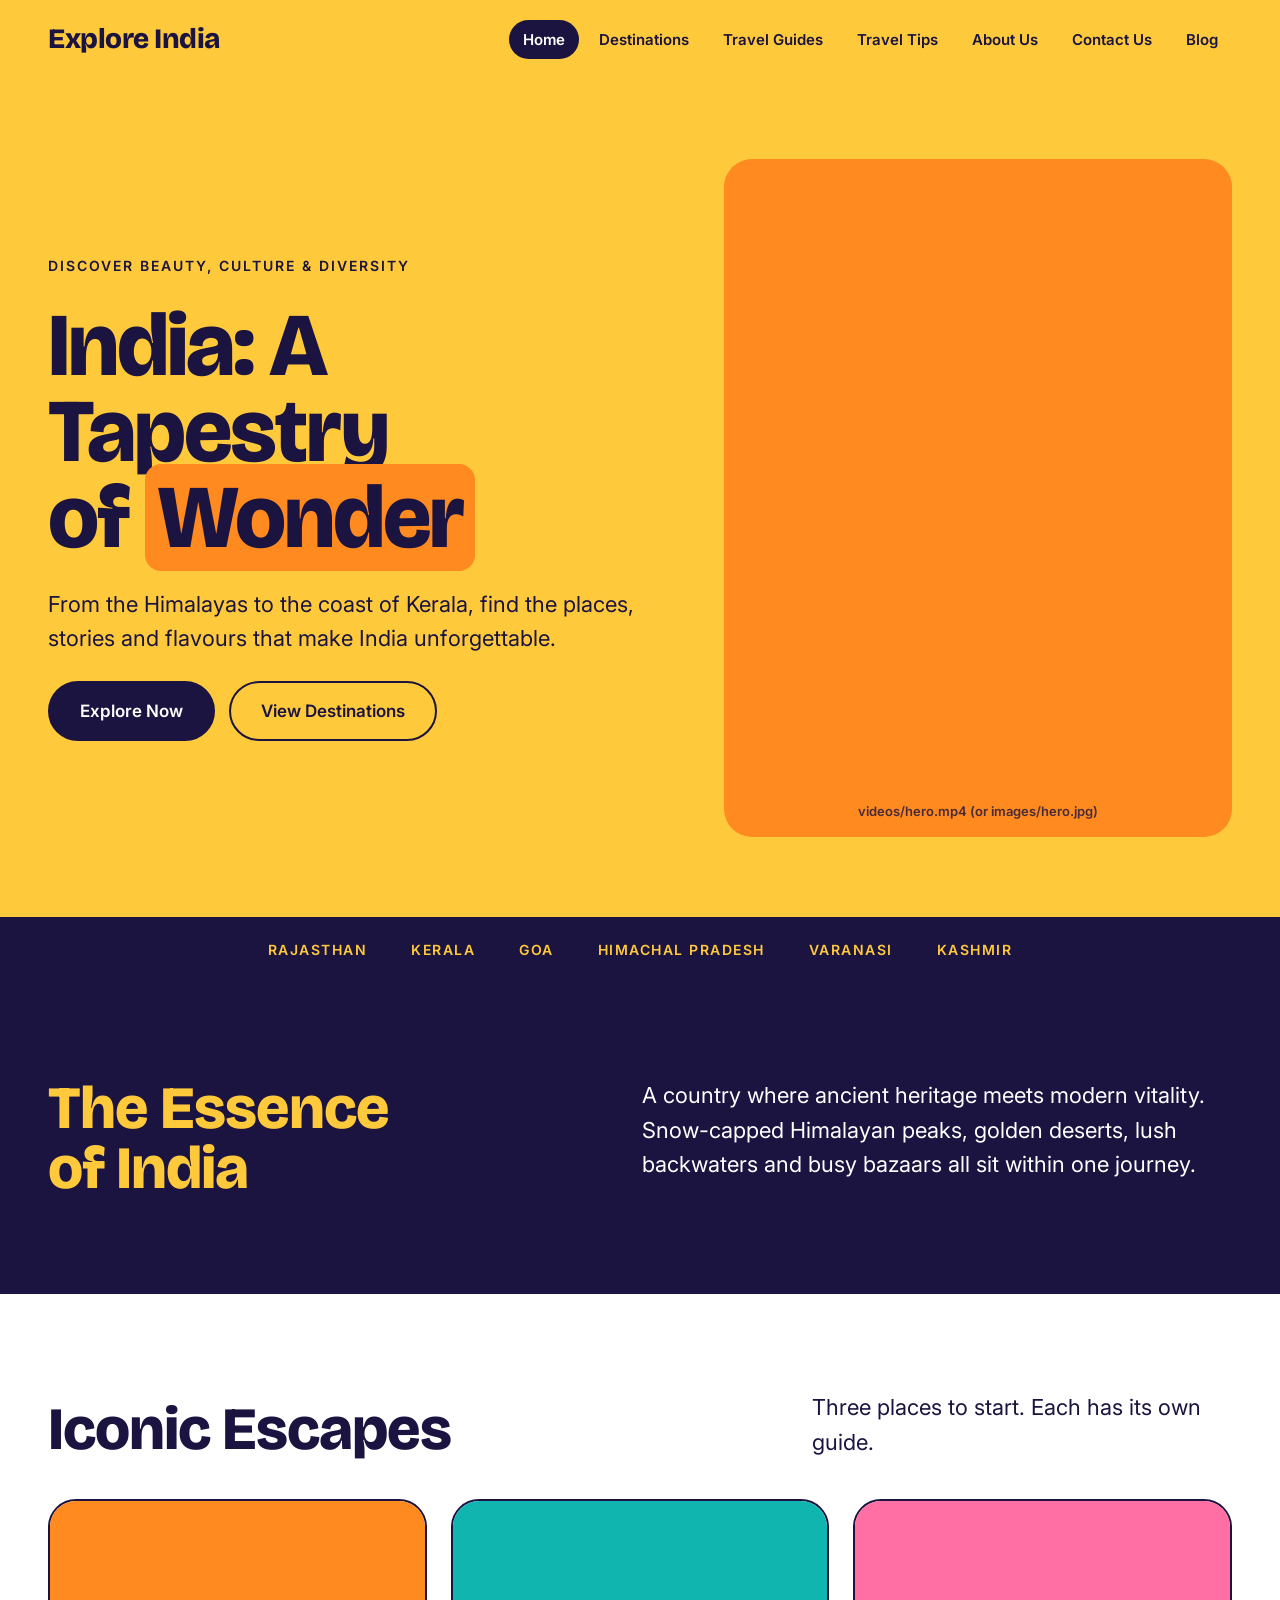
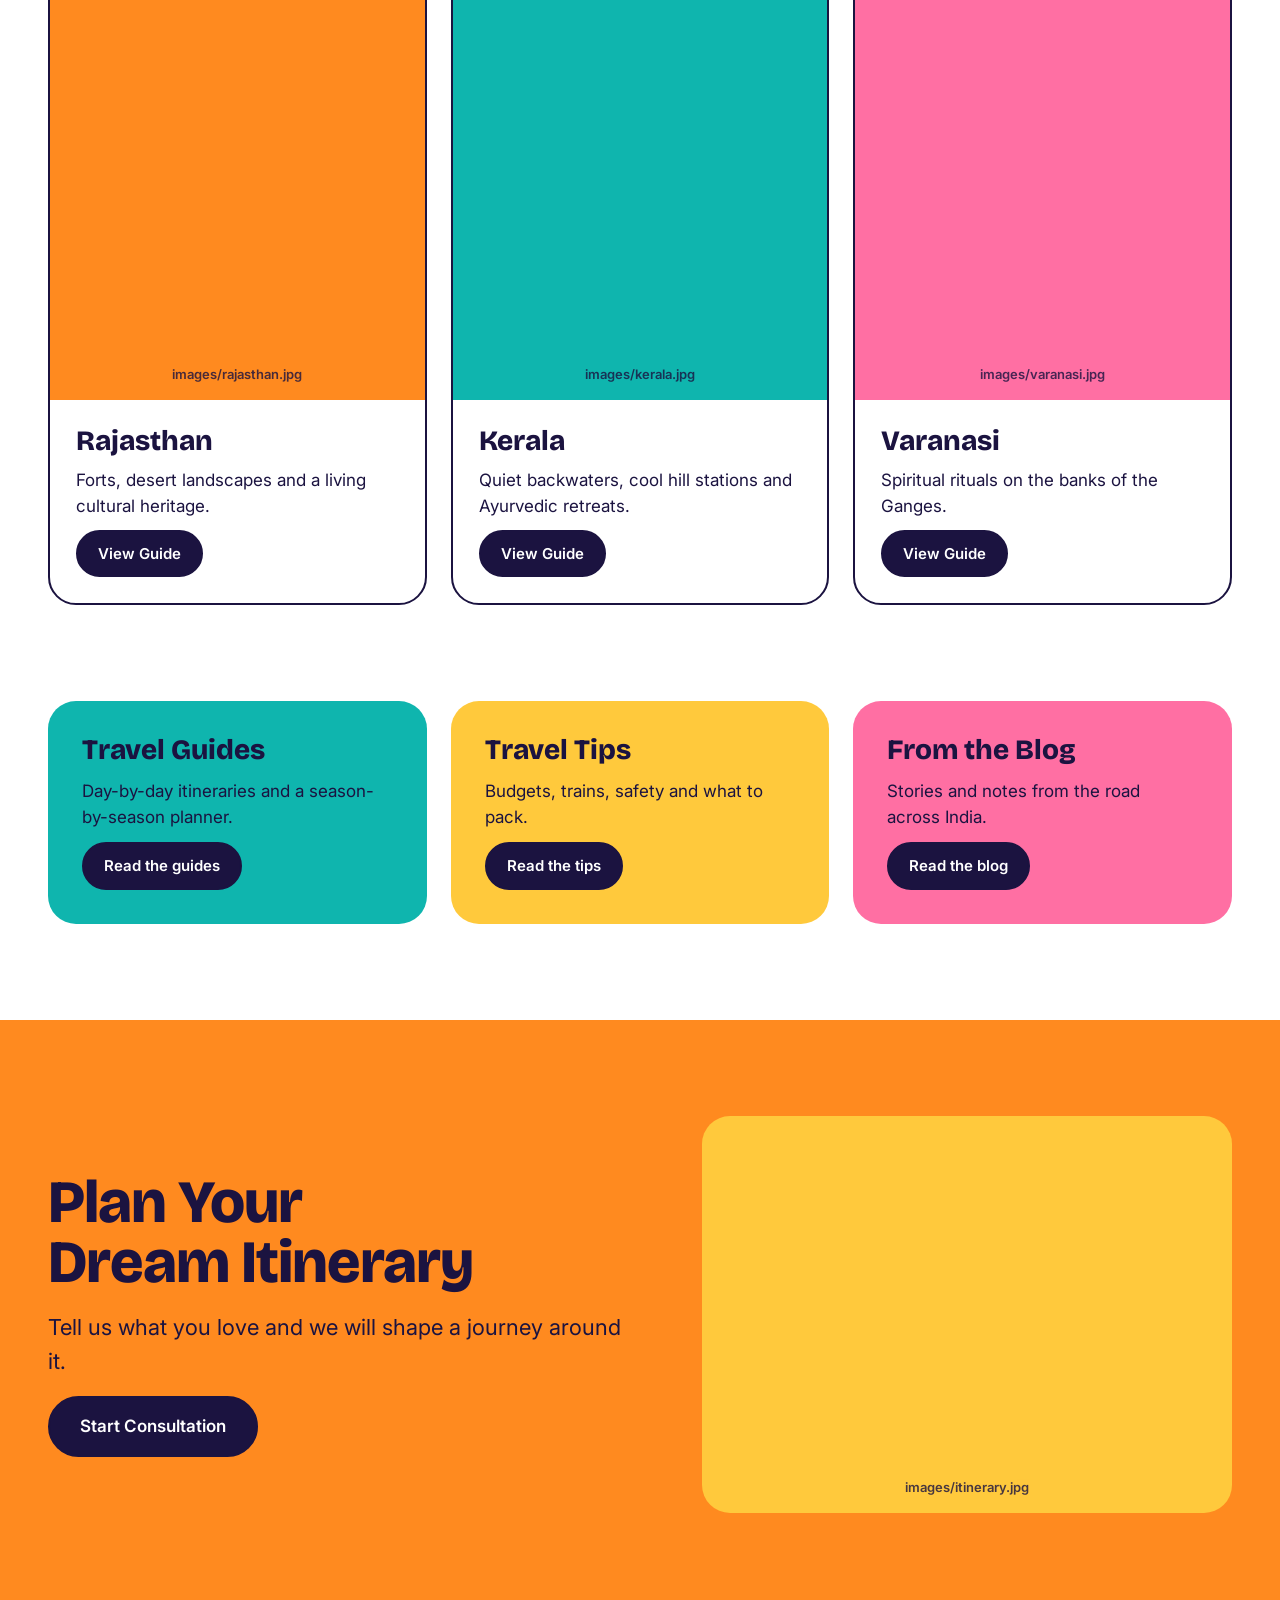
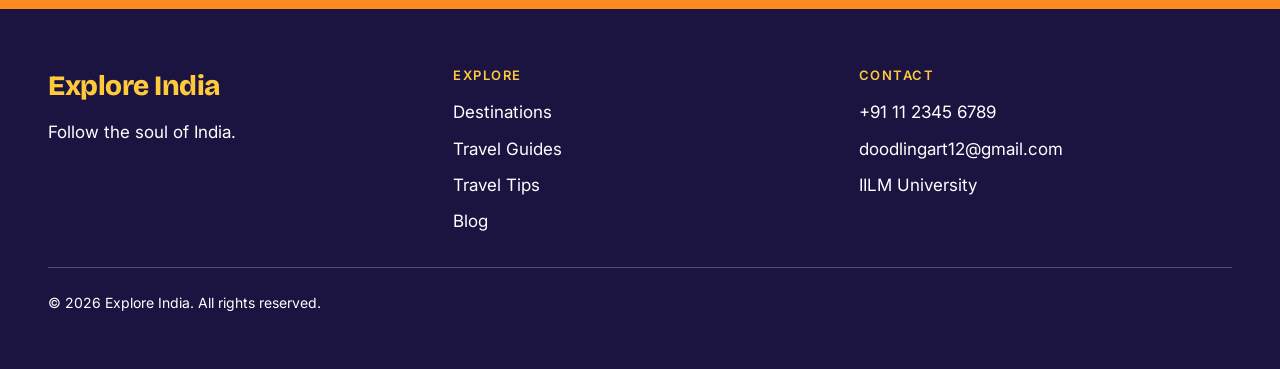
==== index.html @ 1dd9e5eb "Add files via upload" ====
<!doctype html>
<html lang="en">
<head>
<meta charset="utf-8">
<meta name="viewport" content="width=device-width, initial-scale=1">
<title>Explore India</title>
<meta name="description" content="Destination guides, itineraries and travel tips for India: Rajasthan, Kerala, Varanasi and more.">
<link rel="preconnect" href="https://fonts.googleapis.com">
<link rel="preconnect" href="https://fonts.gstatic.com" crossorigin>
<link rel="stylesheet" href="https://fonts.googleapis.com/css2?family=Bricolage+Grotesque:opsz,wght@12..96,700;12..96,800&family=Inter:wght@400;500;600&display=swap">
<link rel="stylesheet" href="styles.css">
</head>
<body>

<header class="site-header">
<div class="wrap">
<a class="brand" href="index.html">Explore India</a>
<button class="nav-toggle" aria-expanded="false" aria-controls="site-nav">Menu</button>
<nav class="nav" id="site-nav" aria-label="Main">
<a href="index.html" aria-current="page">Home</a>
<a href="destinations.html">Destinations</a>
<a href="travel-guides.html">Travel Guides</a>
<a href="travel-tips.html">Travel Tips</a>
<a href="about-us.html">About Us</a>
<a href="contact-us.html">Contact Us</a>
<a href="blog.html">Blog</a>
</nav>
</div>
</header>

<main>
<section class="hero">
<div class="wrap">
<div class="hero-copy">
<p class="eyebrow">Discover Beauty, Culture &amp; Diversity</p>
<h1>India: A Tapestry of <span class="mark">Wonder</span></h1>
<p class="lead">From the Himalayas to the coast of Kerala, find the places, stories and flavours that make India unforgettable.</p>
<div class="btns">
<a class="btn" href="destinations.html">Explore Now</a>
<a class="btn ghost" href="destinations.html">View Destinations</a>
</div>
</div>
<div class="hero-media">
<div class="media tall" style="--c: var(--saffron)" data-slot="videos/hero.mp4 (or images/hero.jpg)">
<video autoplay muted loop playsinline poster="images/hero.jpg">
<source src="videos/hero.mp4" type="video/mp4">
</video>
</div>
</div>
</div>
</section>

<section class="strip" aria-label="Highlights">
<div class="wrap">
<span>Rajasthan</span><span>Kerala</span><span>Goa</span><span>Himachal Pradesh</span><span>Varanasi</span><span>Kashmir</span>
</div>
</section>

<section class="section band-ink">
<div class="wrap row" style="gap: 32px 64px; align-items: flex-start">
<h2 style="flex: 1 1 360px">The Essence of India</h2>
<p class="lead" style="flex: 1 1 420px">A country where ancient heritage meets modern vitality. Snow-capped Himalayan peaks, golden deserts, lush backwaters and busy bazaars all sit within one journey.</p>
</div>
</section>

<section class="section">
<div class="wrap stack" style="gap: 40px">
<div class="row" style="align-items: flex-end; justify-content: space-between">
<h2>Iconic Escapes</h2>
<p class="lead" style="max-width: 420px">Three places to start. Each has its own guide.</p>
</div>
<div class="cards">
<article class="card">
<div class="media tall" style="--c: var(--saffron)" data-slot="images/rajasthan.jpg"><img src="images/rajasthan.jpg" alt="A Rajasthan fort rising from the desert" loading="lazy"></div>
<div class="card-body">
<h3>Rajasthan</h3>
<p>Forts, desert landscapes and a living cultural heritage.</p>
<a class="btn small" href="destinations.html#rajasthan">View Guide</a>
</div>
</article>
<article class="card">
<div class="media tall" style="--c: var(--teal)" data-slot="images/kerala.jpg"><img src="images/kerala.jpg" alt="Kerala backwaters at sunrise" loading="lazy"></div>
<div class="card-body">
<h3>Kerala</h3>
<p>Quiet backwaters, cool hill stations and Ayurvedic retreats.</p>
<a class="btn small" href="destinations.html#kerala">View Guide</a>
</div>
</article>
<article class="card">
<div class="media tall" style="--c: var(--pink)" data-slot="images/varanasi.jpg"><img src="images/varanasi.jpg" alt="Evening ritual on the ghats of Varanasi" loading="lazy"></div>
<div class="card-body">
<h3>Varanasi</h3>
<p>Spiritual rituals on the banks of the Ganges.</p>
<a class="btn small" href="destinations.html#varanasi">View Guide</a>
</div>
</article>
</div>
</div>
</section>

<section class="section" style="padding-top: 0">
<div class="wrap cards">
<a class="panel band-teal" href="travel-guides.html" style="text-decoration: none">
<h3>Travel Guides</h3>
<p>Day-by-day itineraries and a season-by-season planner.</p>
<span class="btn small" style="align-self: flex-start">Read the guides</span>
</a>
<a class="panel band-sun" href="travel-tips.html" style="text-decoration: none">
<h3>Travel Tips</h3>
<p>Budgets, trains, safety and what to pack.</p>
<span class="btn small" style="align-self: flex-start">Read the tips</span>
</a>
<a class="panel band-pink" href="blog.html" style="text-decoration: none">
<h3>From the Blog</h3>
<p>Stories and notes from the road across India.</p>
<span class="btn small" style="align-self: flex-start">Read the blog</span>
</a>
</div>
</section>

<section class="section band-saffron">
<div class="wrap split">
<div class="copy">
<h2>Plan Your Dream Itinerary</h2>
<p class="lead">Tell us what you love and we will shape a journey around it.</p>
<div class="btns"><a class="btn" href="contact-us.html">Start Consultation</a></div>
</div>
<div class="pic">
<div class="media" style="--c: var(--sun)" data-slot="images/itinerary.jpg"><img src="images/itinerary.jpg" alt="Travellers planning a route across India" loading="lazy"></div>
</div>
</div>
</section>
</main>

<footer class="site-footer">
<div class="wrap">
<div class="col">
<a class="brand" href="index.html">Explore India</a>
<p>Follow the soul of India.</p>
</div>
<div class="col">
<h4>Explore</h4>
<a href="destinations.html">Destinations</a>
<a href="travel-guides.html">Travel Guides</a>
<a href="travel-tips.html">Travel Tips</a>
<a href="blog.html">Blog</a>
</div>
<div class="col">
<h4>Contact</h4>
<a href="tel:+911123456789">+91 11 2345 6789</a>
<a href="mailto:doodlingart12@gmail.com">doodlingart12@gmail.com</a>
<span>IILM University</span>
</div>
<p class="fine">&copy; <span data-year>2026</span> Explore India. All rights reserved.</p>
</div>
</footer>

<script src="script.js"></script>
</body>
</html>
---- styles.css ----
/* Explore India: shared styles */
:root {
  --ink: #1B1340;
  --sun: #FFC93C;
  --saffron: #FF8A1F;
  --pink: #FF6FA3;
  --teal: #0FB5AE;
  --lilac: #B9A8FF;
  --white: #FFFFFF;
  --display: 'Bricolage Grotesque', Inter, system-ui, sans-serif;
  --body: Inter, system-ui, sans-serif;
  --gutter: clamp(20px, 4vw, 48px);
  --radius: 28px;
}

* { box-sizing: border-box; }
html { scroll-behavior: smooth; }
body {
  margin: 0;
  font-family: var(--body);
  font-size: 17px;
  line-height: 1.55;
  color: var(--ink);
  background: var(--white);
}
img, video { max-width: 100%; display: block; }
a { color: inherit; }
h1, h2, h3 { font-family: var(--display); margin: 0; text-wrap: balance; }
h1 { font-weight: 800; font-size: clamp(44px, 7vw, 92px); line-height: 0.96; letter-spacing: -2px; }
h2 { font-weight: 800; font-size: clamp(34px, 5vw, 60px); line-height: 1; letter-spacing: -1px; }
h3 { font-weight: 800; font-size: 28px; line-height: 1.1; }
p { margin: 0; }
:focus-visible { outline: 3px solid var(--ink); outline-offset: 3px; }

.wrap { width: 100%; max-width: 1360px; margin: 0 auto; padding-inline: var(--gutter); }
.section { padding-block: clamp(56px, 9vw, 96px); }
.stack { display: flex; flex-direction: column; gap: 20px; }
.row { display: flex; flex-wrap: wrap; gap: 24px; }
.row > * { min-width: 0; }
.eyebrow { font-size: 14px; font-weight: 600; letter-spacing: 2px; text-transform: uppercase; }
.lead { font-size: clamp(18px, 2vw, 22px); line-height: 1.55; max-width: 60ch; }

/* Header */
.site-header { background: var(--sun); }
.site-header .wrap { display: flex; flex-wrap: wrap; align-items: center; justify-content: space-between; gap: 12px 32px; padding-block: 18px; }
.brand { font-family: var(--display); font-weight: 800; font-size: 28px; letter-spacing: -0.5px; text-decoration: none; }
.nav { display: flex; flex-wrap: wrap; gap: 8px 6px; font-weight: 600; font-size: 15px; }
.nav a { text-decoration: none; padding: 8px 14px; border-radius: 999px; }
.nav a:hover { background: rgba(27, 19, 64, 0.12); }
.nav a[aria-current="page"] { background: var(--ink); color: var(--white); }
.nav-toggle { display: none; background: var(--ink); color: var(--white); border: 0; border-radius: 999px; padding: 10px 18px; font: 600 15px var(--body); cursor: pointer; }

@media (max-width: 900px) {
  .nav-toggle { display: inline-block; }
  .nav { display: none; width: 100%; flex-direction: column; }
  .nav.open { display: flex; }
  .nav a { padding: 12px 14px; }
}

/* Buttons */
.btn { display: inline-block; padding: 15px 30px; border-radius: 999px; font-weight: 600; font-size: 17px; text-decoration: none; background: var(--ink); color: var(--white); border: 2px solid var(--ink); cursor: pointer; font-family: var(--body); }
.btn:hover { transform: translateY(-2px); }
.btn.ghost { background: transparent; color: var(--ink); }
.btn.light { background: var(--sun); color: var(--ink); border-color: var(--sun); }
.btn.small { padding: 10px 20px; font-size: 15px; }
.btns { display: flex; flex-wrap: wrap; gap: 14px; }

/* Media slots: shows the image if present, a labelled colour block if not */
.media { position: relative; overflow: hidden; background: var(--c, var(--teal)); border-radius: var(--radius); aspect-ratio: var(--ratio, 4 / 3); display: flex; align-items: flex-end; justify-content: center; padding: 16px; }
.media::after { content: attr(data-slot); position: absolute; inset: auto 16px 16px 16px; text-align: center; font-size: 13px; font-weight: 600; opacity: 0.8; z-index: 0; }
.media img, .media video { position: absolute; inset: 0; width: 100%; height: 100%; object-fit: cover; z-index: 1; }
.media.tall { --ratio: 3 / 4; }
.media.wide { --ratio: 16 / 9; }
.media.square { --ratio: 1 / 1; }

/* Hero */
.hero { background: var(--sun); }
.hero .wrap { display: flex; flex-wrap: wrap; align-items: center; gap: 48px; padding-block: clamp(40px, 7vw, 80px); }
.hero-copy { flex: 1 1 480px; min-width: 0; display: flex; flex-direction: column; gap: 26px; }
.hero-media { flex: 1 1 360px; min-width: 0; }
.mark { background: var(--saffron); padding: 0 12px; border-radius: 16px; }
.page-hero { background: var(--sun); }
.page-hero .wrap { padding-block: clamp(44px, 7vw, 80px); display: flex; flex-direction: column; gap: 20px; }
.page-hero h1 { font-size: clamp(40px, 6vw, 76px); }

/* Bands */
.band-ink { background: var(--ink); color: var(--white); }
.band-ink h2 { color: var(--sun); }
.band-saffron { background: var(--saffron); }
.band-teal { background: var(--teal); }
.band-pink { background: var(--pink); }
.band-sun { background: var(--sun); }

.strip { background: var(--ink); color: var(--sun); }
.strip .wrap { display: flex; flex-wrap: wrap; justify-content: center; gap: 10px 44px; padding-block: 22px; font-weight: 600; font-size: 14px; letter-spacing: 1.5px; text-transform: uppercase; }

/* Cards */
.cards { display: flex; flex-wrap: wrap; gap: 24px; }
.card { flex: 1 1 300px; min-width: 0; display: flex; flex-direction: column; border: 2px solid var(--ink); border-radius: var(--radius); overflow: hidden; background: var(--white); }
.card .media { border-radius: 0; }
.card-body { display: flex; flex-direction: column; gap: 10px; padding: 26px; flex: 1; }
.card-body .btn { align-self: flex-start; margin-top: auto; }
.tag { font-size: 13px; font-weight: 600; letter-spacing: 1.5px; text-transform: uppercase; }
.panel { flex: 1 1 320px; min-width: 0; display: flex; flex-direction: column; gap: 12px; padding: 34px; border-radius: var(--radius); }
.panel.white { background: var(--white); border: 2px solid var(--ink); }
.price { font-family: var(--display); font-size: 44px; font-weight: 800; line-height: 1; }

.split { display: flex; flex-wrap: wrap; align-items: center; gap: 40px 64px; }
.split > .copy { flex: 1 1 420px; min-width: 0; display: flex; flex-direction: column; gap: 18px; }
.split > .pic { flex: 1 1 360px; min-width: 0; }
.split.flip { flex-direction: row-reverse; }

/* Contact */
.contact-list { display: flex; flex-direction: column; gap: 18px; list-style: none; margin: 0; padding: 0; }
.contact-list li { display: flex; flex-direction: column; gap: 2px; }
.contact-list .label { font-size: 13px; font-weight: 600; letter-spacing: 1.5px; text-transform: uppercase; }
.contact-list a, .contact-list span.value { font-size: 22px; font-weight: 600; overflow-wrap: anywhere; }
form { display: flex; flex-direction: column; gap: 16px; }
label { font-weight: 600; font-size: 15px; display: flex; flex-direction: column; gap: 6px; }
input, textarea, select { font: 400 17px var(--body); color: var(--ink); padding: 14px 16px; border: 2px solid var(--ink); border-radius: 16px; background: var(--white); width: 100%; }
textarea { min-height: 150px; resize: vertical; }
.note { font-size: 14px; }
.socials { display: flex; flex-wrap: wrap; gap: 10px; list-style: none; padding: 0; margin: 0; }
.socials a { display: inline-block; padding: 8px 16px; border: 2px solid currentColor; border-radius: 999px; font-weight: 600; font-size: 14px; text-decoration: none; }
.socials a:hover { background: var(--sun); color: var(--ink); border-color: var(--sun); }

/* Footer */
.site-footer { background: var(--ink); color: var(--white); }
.site-footer .wrap { display: flex; flex-wrap: wrap; justify-content: space-between; gap: 32px; padding-block: 56px; }
.site-footer .col { flex: 1 1 220px; min-width: 0; display: flex; flex-direction: column; gap: 10px; }
.site-footer .brand { color: var(--sun); }
.site-footer h4 { margin: 0 0 4px; font-size: 13px; letter-spacing: 1.5px; text-transform: uppercase; color: var(--sun); font-family: var(--body); font-weight: 600; }
.site-footer a { text-decoration: none; overflow-wrap: anywhere; }
.site-footer a:hover { text-decoration: underline; }
.site-footer .fine { width: 100%; padding-top: 24px; border-top: 1px solid rgba(255, 255, 255, 0.25); font-size: 14px; }

@media (prefers-reduced-motion: reduce) {
  html { scroll-behavior: auto; }
  .btn:hover { transform: none; }
}
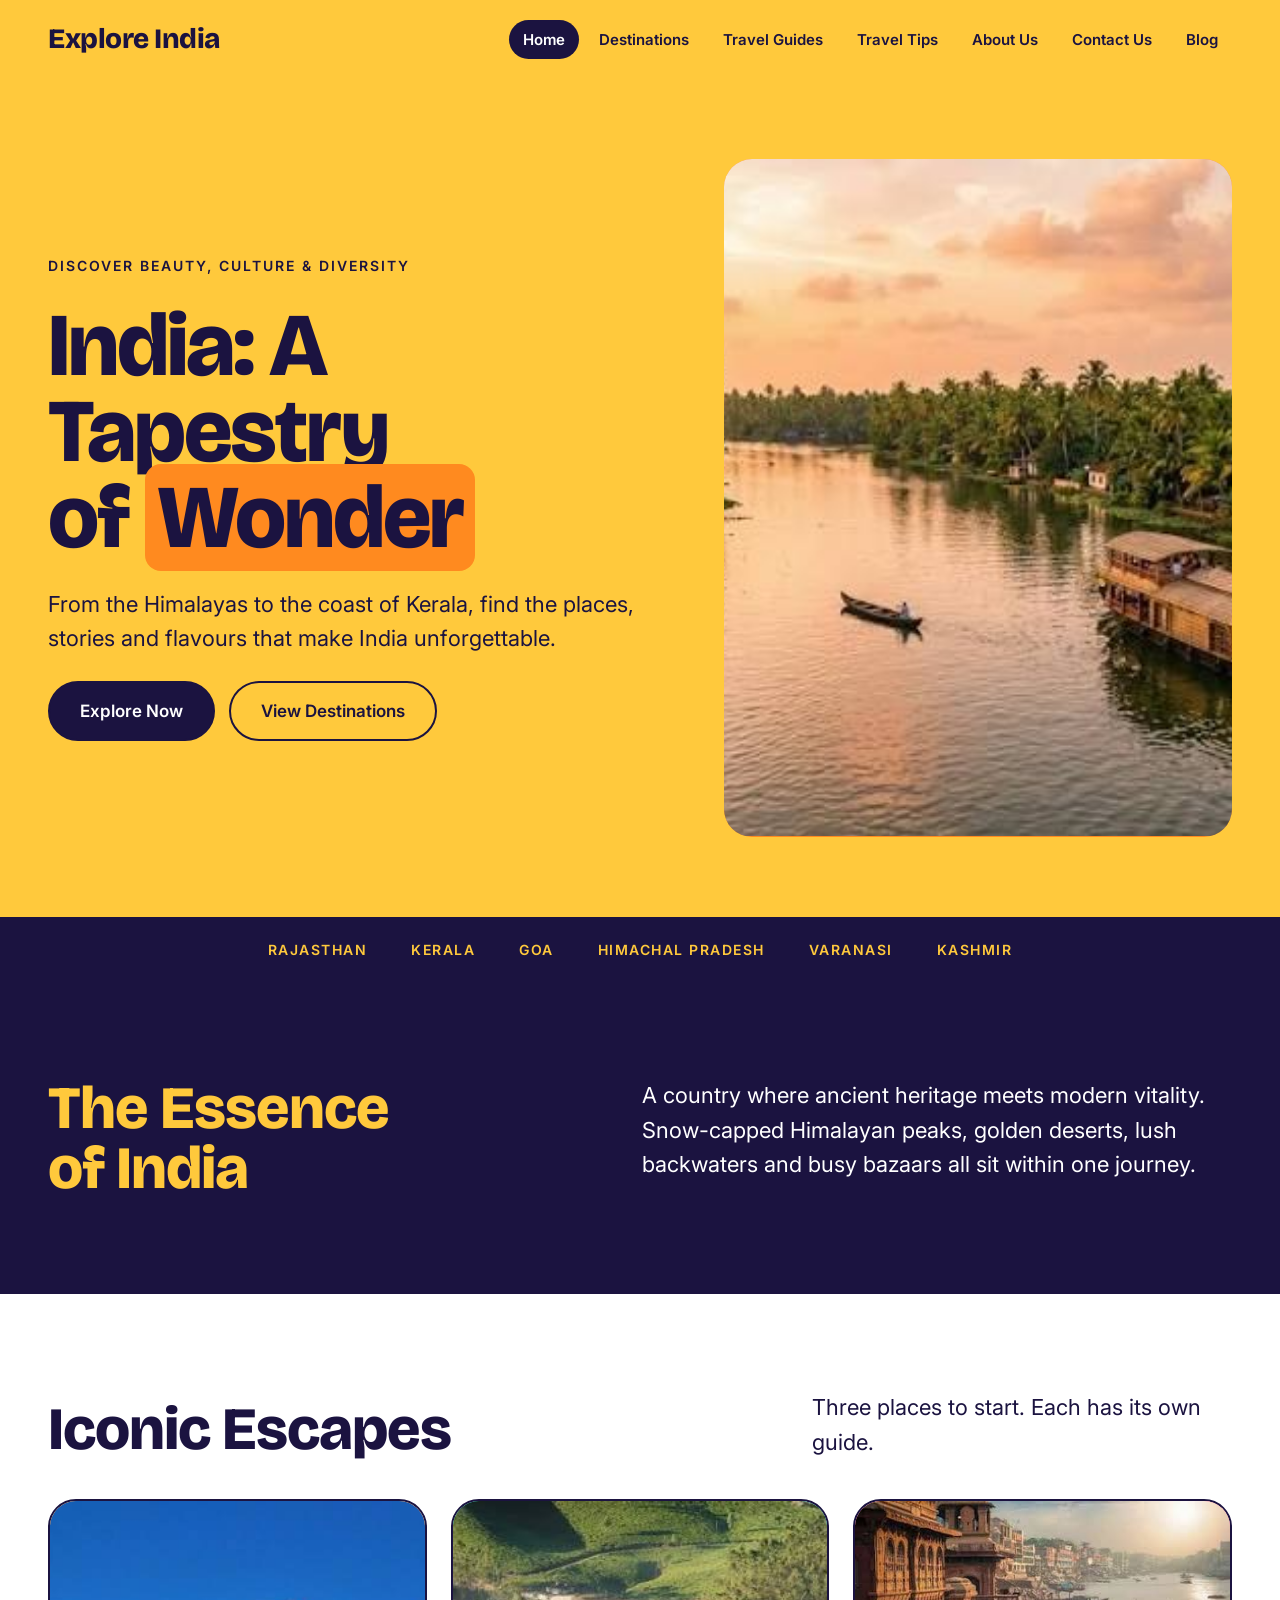
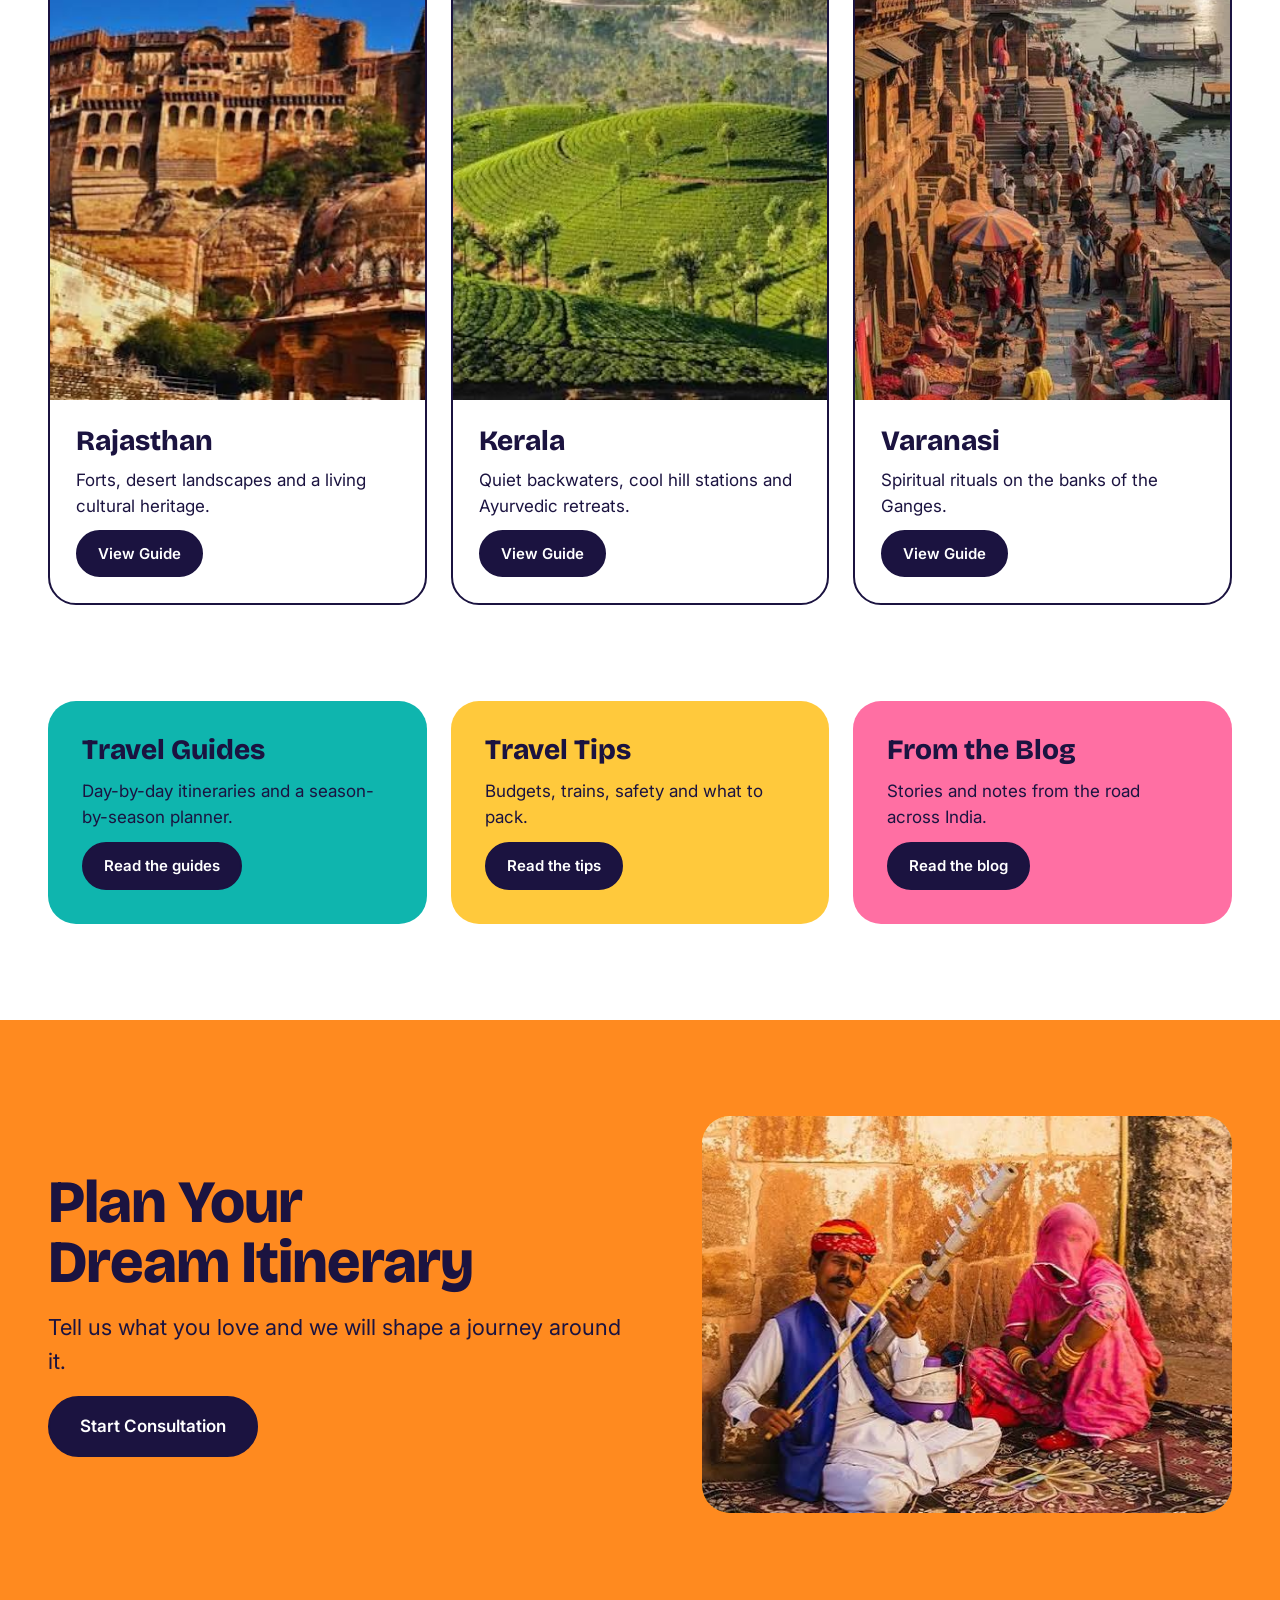
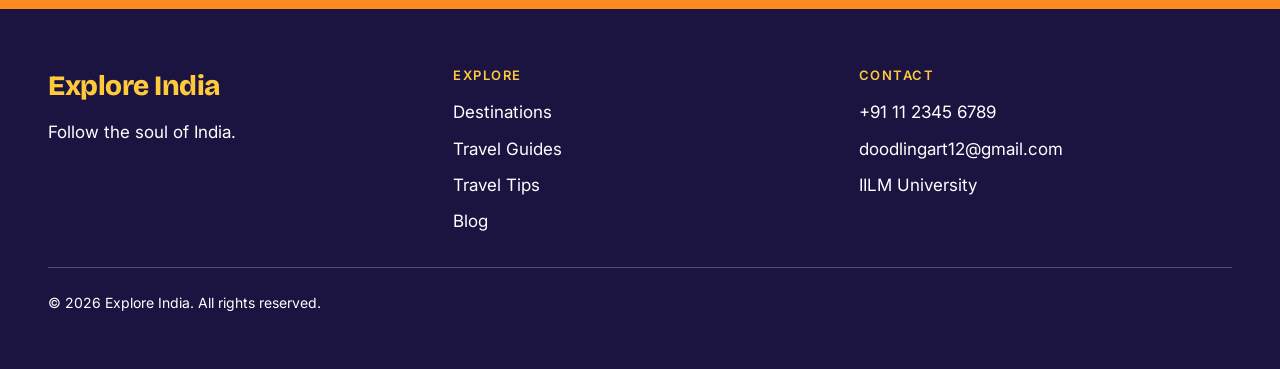
==== commit 47ecdfdd: "Add files via upload" ====
--- a/index.html
+++ b/index.html
@@ -42,7 +42,7 @@
 </div>
 <div class="hero-media">
 <div class="media tall" style="--c: var(--saffron)" data-slot="videos/hero.mp4 (or images/hero.jpg)">
-<video autoplay muted loop playsinline poster="images/hero.jpg">
+<video autoplay muted loop playsinline poster="hero.jpg">
 <source src="videos/hero.mp4" type="video/mp4">
 </video>
 </div>
@@ -71,7 +71,7 @@
 </div>
 <div class="cards">
 <article class="card">
-<div class="media tall" style="--c: var(--saffron)" data-slot="images/rajasthan.jpg"><img src="images/rajasthan.jpg" alt="A Rajasthan fort rising from the desert" loading="lazy"></div>
+<div class="media tall" style="--c: var(--saffron)" data-slot="images/rajasthan.jpg"><img src="rajasthan.jpg" alt="A Rajasthan fort rising from the desert" loading="lazy"></div>
 <div class="card-body">
 <h3>Rajasthan</h3>
 <p>Forts, desert landscapes and a living cultural heritage.</p>
@@ -79,7 +79,7 @@
 </div>
 </article>
 <article class="card">
-<div class="media tall" style="--c: var(--teal)" data-slot="images/kerala.jpg"><img src="images/kerala.jpg" alt="Kerala backwaters at sunrise" loading="lazy"></div>
+<div class="media tall" style="--c: var(--teal)" data-slot="images/kerala.jpg"><img src="kerala.jpg" alt="Kerala backwaters at sunrise" loading="lazy"></div>
 <div class="card-body">
 <h3>Kerala</h3>
 <p>Quiet backwaters, cool hill stations and Ayurvedic retreats.</p>
@@ -87,7 +87,7 @@
 </div>
 </article>
 <article class="card">
-<div class="media tall" style="--c: var(--pink)" data-slot="images/varanasi.jpg"><img src="images/varanasi.jpg" alt="Evening ritual on the ghats of Varanasi" loading="lazy"></div>
+<div class="media tall" style="--c: var(--pink)" data-slot="images/varanasi.jpg"><img src="varanasi.jpg" alt="Evening ritual on the ghats of Varanasi" loading="lazy"></div>
 <div class="card-body">
 <h3>Varanasi</h3>
 <p>Spiritual rituals on the banks of the Ganges.</p>
@@ -126,7 +126,7 @@
 <div class="btns"><a class="btn" href="contact-us.html">Start Consultation</a></div>
 </div>
 <div class="pic">
-<div class="media" style="--c: var(--sun)" data-slot="images/itinerary.jpg"><img src="images/itinerary.jpg" alt="Travellers planning a route across India" loading="lazy"></div>
+<div class="media" style="--c: var(--sun)" data-slot="images/itinerary.jpg"><img src="itinerary.jpg" alt="Travellers planning a route across India" loading="lazy"></div>
 </div>
 </div>
 </section>
--- a/styles.css
+++ b/styles.css
@@ -69,6 +69,7 @@
 .media { position: relative; overflow: hidden; background: var(--c, var(--teal)); border-radius: var(--radius); aspect-ratio: var(--ratio, 4 / 3); display: flex; align-items: flex-end; justify-content: center; padding: 16px; }
 .media::after { content: attr(data-slot); position: absolute; inset: auto 16px 16px 16px; text-align: center; font-size: 13px; font-weight: 600; opacity: 0.8; z-index: 0; }
 .media img, .media video { position: absolute; inset: 0; width: 100%; height: 100%; object-fit: cover; z-index: 1; }
+.media.is-empty { display: none; }
 .media.tall { --ratio: 3 / 4; }
 .media.wide { --ratio: 16 / 9; }
 .media.square { --ratio: 1 / 1; }
